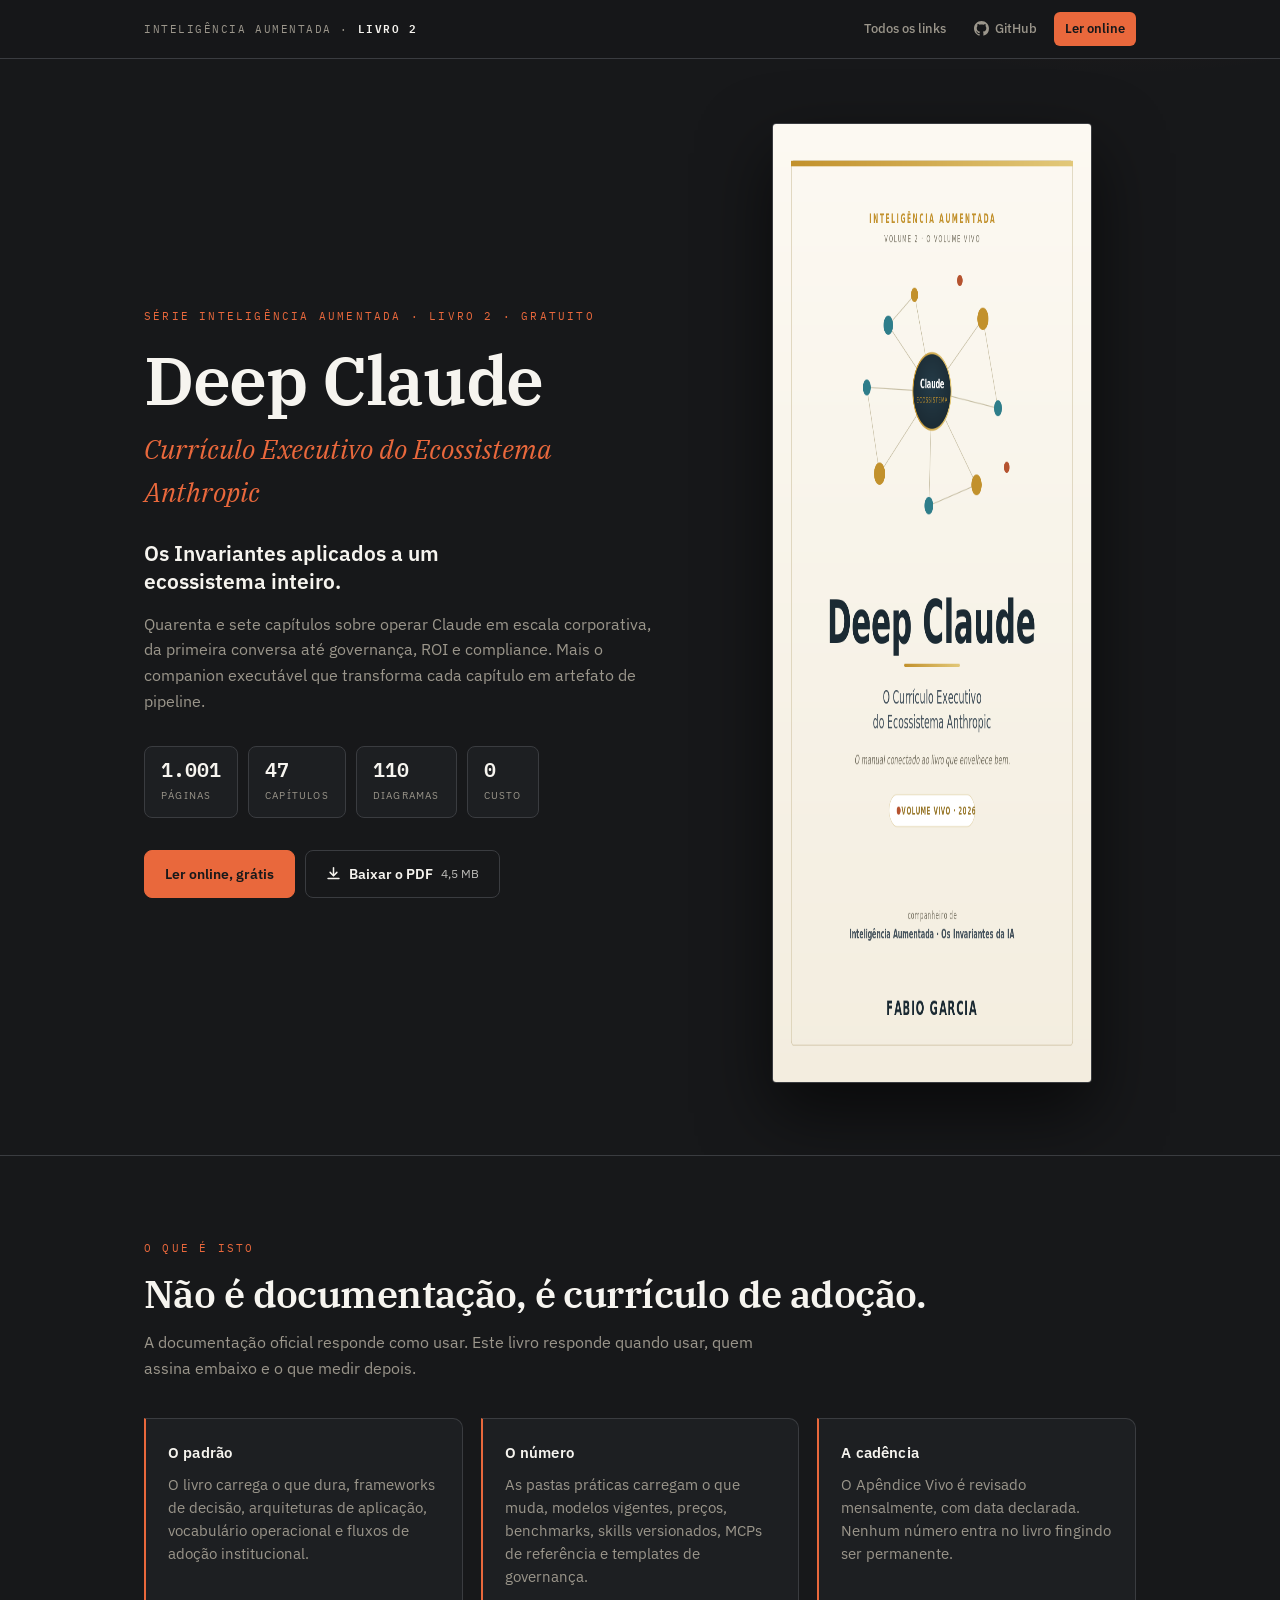
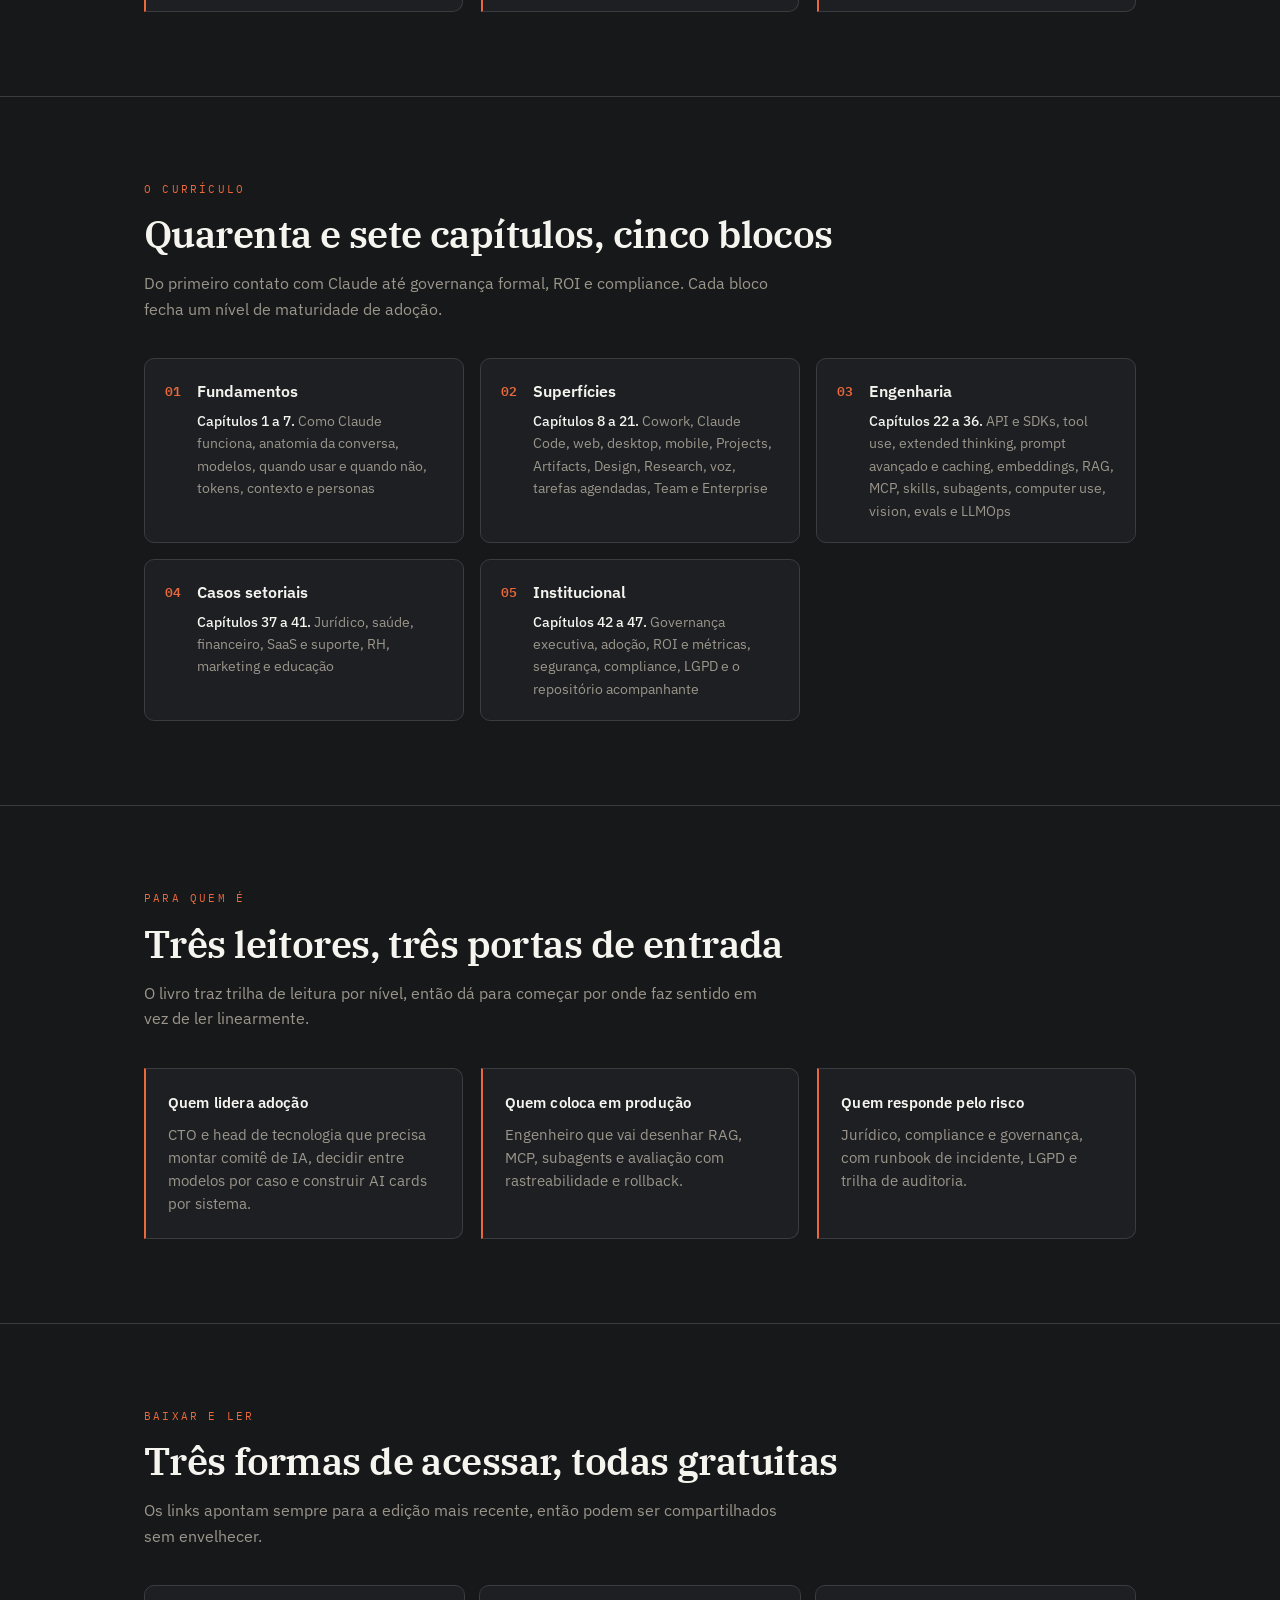
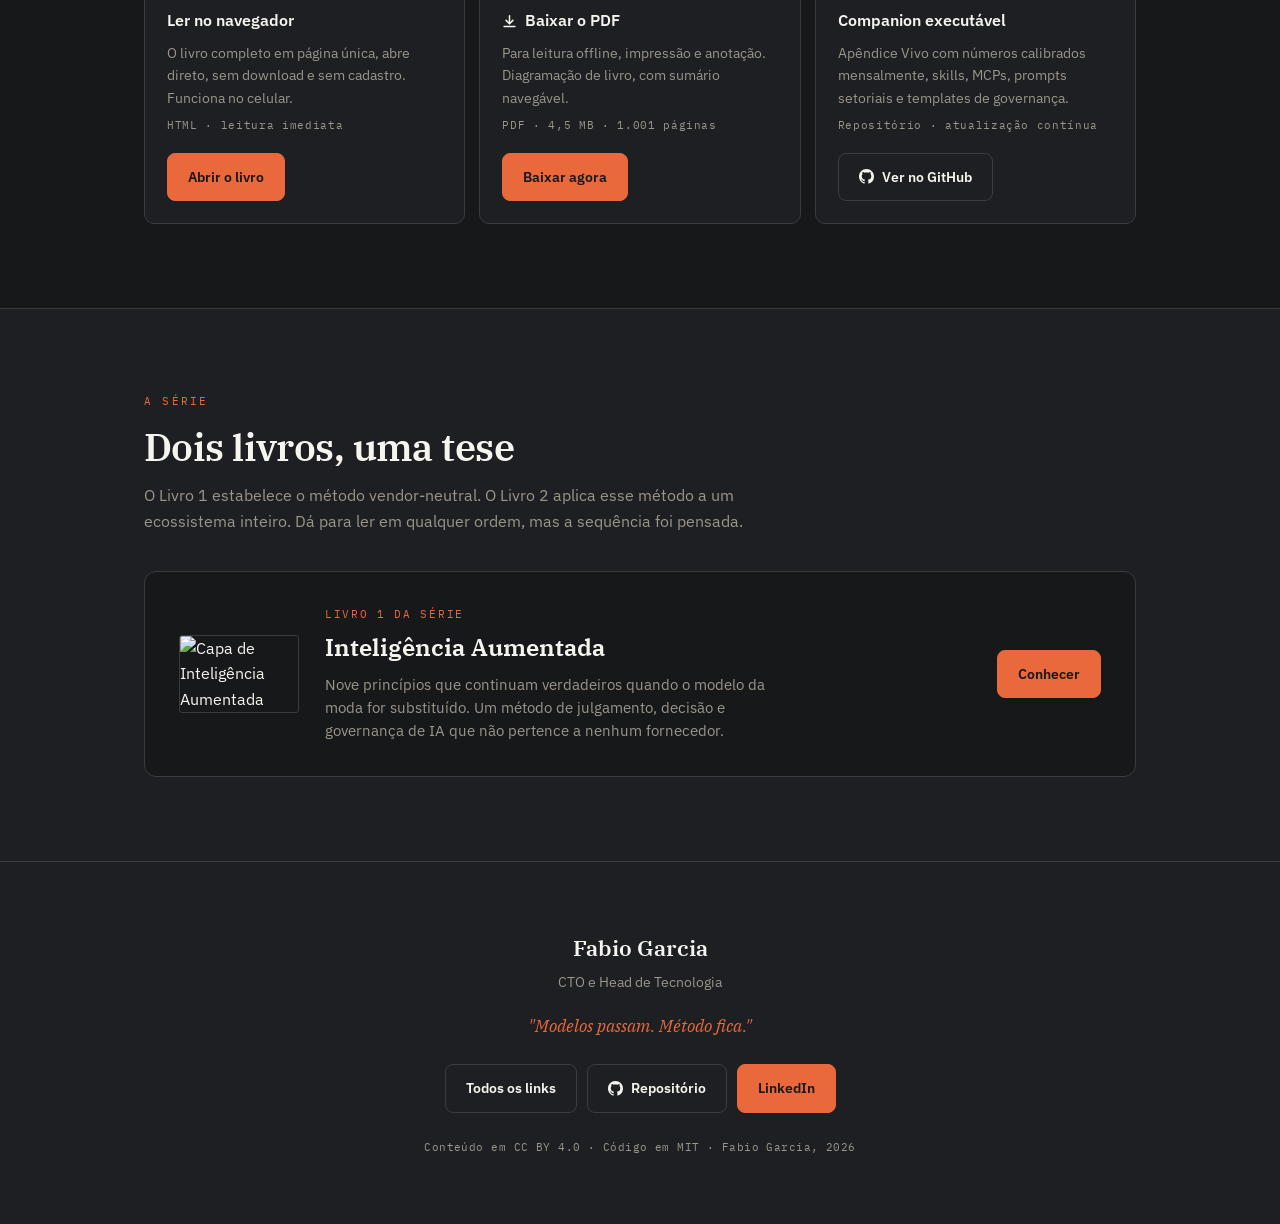
==== index.html @ 75f4acfb "Pagina do livro em GitHub Pages e leitor online" ====
<!doctype html>
<html lang="pt-BR">
<head>
<meta charset="utf-8">
<meta name="viewport" content="width=device-width, initial-scale=1">
<title>Deep Claude · Currículo Executivo do Ecossistema Anthropic</title>
<meta name="description" content="Quarenta e sete capítulos sobre operar Claude em escala corporativa, da primeira conversa até governança, ROI e compliance. Mais o companion executável que transforma cada capítulo em artefato de pipeline.">
<meta property="og:title" content="Deep Claude · Currículo Executivo do Ecossistema Anthropic">
<meta property="og:description" content="Os Invariantes aplicados a um ecossistema inteiro.">
<meta property="og:type" content="book">
<meta property="og:image" content="livro/00-paratexto/imagens/capa-deep-claude.png">
<meta property="og:url" content="https://falercia.github.io/deep-claude/">
<meta name="twitter:card" content="summary_large_image">
<link rel="preconnect" href="https://fonts.googleapis.com">
<link rel="preconnect" href="https://fonts.gstatic.com" crossorigin>
<link href="https://fonts.googleapis.com/css2?family=IBM+Plex+Mono:wght@400;500;600&family=IBM+Plex+Sans:wght@400;500;600;700&family=IBM+Plex+Serif:ital,wght@0,400;0,600;1,400&display=swap" rel="stylesheet">
<style>
  :root{
    --bg:#17181A; --bg-2:#1D1F22; --bg-3:#222427;
    --fg:#F6F4EF; --fg-suave:#9B968B; --rule:#3A3C40; --acento:#E9683C;
    --sans:'IBM Plex Sans',ui-sans-serif,system-ui,-apple-system,'Segoe UI',sans-serif;
    --serif:'IBM Plex Serif',Georgia,'Times New Roman',serif;
    --mono:'IBM Plex Mono',ui-monospace,SFMono-Regular,Menlo,monospace;
    --max:1120px; --gutter:clamp(1.25rem,5vw,4rem);
  }
  *{box-sizing:border-box;margin:0;padding:0}
  html{scroll-behavior:smooth}
  body{background:var(--bg);color:var(--fg);font-family:var(--sans);line-height:1.6;
       -webkit-font-smoothing:antialiased}
  a{color:inherit;text-decoration:none}
  .wrap{max-width:var(--max);margin:0 auto;padding:0 var(--gutter)}

  .topo{position:sticky;top:0;z-index:50;background:rgba(23,24,26,.9);backdrop-filter:blur(10px);border-bottom:1px solid var(--rule)}
  .topo-wrap{display:flex;align-items:center;justify-content:space-between;height:58px;gap:12px}
  .marca{font-family:var(--mono);font-size:11px;letter-spacing:.14em;text-transform:uppercase;color:var(--fg-suave);white-space:nowrap;overflow:hidden;text-overflow:ellipsis}
  .marca b{color:var(--fg);font-weight:600}
  .topo-links{display:flex;align-items:center;gap:6px;flex-shrink:0}
  .topo-links a{font-size:13px;font-weight:500;color:var(--fg-suave);padding:7px 11px;border-radius:6px;transition:.18s;display:inline-flex;align-items:center;gap:6px}
  .topo-links a:hover{color:var(--fg)}
  .topo-links .destaque{background:var(--acento);color:#17181A;font-weight:600}
  .topo-links .destaque:hover{background:#F07E56;color:#17181A}
  @media (max-width:720px){.topo-links .some{display:none}.marca{font-size:10px;letter-spacing:.08em}}

  header.hero{border-bottom:1px solid var(--rule);padding:clamp(40px,5vw,64px) 0 clamp(40px,6vw,72px);position:relative;overflow:hidden}
  header.hero::before{content:"";position:absolute;inset:0;pointer-events:none;
    background:radial-gradient(760px 380px at 88% -20%, rgba(233,104,60,.14), transparent 62%)}
  .hero-grid{position:relative;z-index:1;display:grid;gap:clamp(32px,5vw,64px);align-items:center}
  @media (min-width:900px){.hero-grid{grid-template-columns:minmax(0,1.12fr) minmax(0,.88fr)}}
  .kicker{font-family:var(--mono);font-size:11px;letter-spacing:.2em;text-transform:uppercase;color:var(--acento);margin-bottom:20px}
  h1{font-family:var(--serif);font-size:clamp(38px,6vw,68px);line-height:1.02;font-weight:600;letter-spacing:-.02em}
  .sub{font-family:var(--serif);font-size:clamp(19px,2.4vw,27px);color:var(--acento);margin-top:12px;font-weight:400;font-style:italic}
  .tese{margin-top:26px;font-size:clamp(17px,2vw,21px);font-weight:600;max-width:30ch;line-height:1.35}
  .lead{margin-top:16px;color:var(--fg-suave);font-size:16px;max-width:56ch}
  .stats{display:flex;flex-wrap:wrap;gap:10px;margin-top:32px}
  .stat{border:1px solid var(--rule);border-radius:8px;padding:10px 16px;background:var(--bg-2)}
  .stat b{display:block;font-family:var(--mono);font-size:20px;font-weight:600;line-height:1.2}
  .stat span{font-size:10px;letter-spacing:.12em;text-transform:uppercase;color:var(--fg-suave)}
  .cta{display:flex;flex-wrap:wrap;gap:10px;margin-top:32px}
  .btn{display:inline-flex;align-items:center;gap:8px;border:1px solid var(--rule);border-radius:8px;padding:12px 20px;
       font-size:14px;font-weight:600;transition:.18s;background:transparent;font-family:inherit;cursor:pointer}
  .btn:hover{border-color:var(--acento);color:var(--acento)}
  .btn-primario{background:var(--acento);color:#17181A;border-color:var(--acento)}
  .btn-primario:hover{background:#F07E56;border-color:#F07E56;color:#17181A}
  .btn small{font-weight:400;opacity:.75;font-size:12px}
  .capa-wrap{display:flex;justify-content:center}
  .capa{width:min(320px,72vw);border-radius:4px;border:1px solid var(--rule);box-shadow:0 30px 70px rgba(0,0,0,.6);display:block}

  section{padding:clamp(48px,7vw,84px) 0;border-bottom:1px solid var(--rule)}
  .titulo-secao{font-family:var(--mono);font-size:11px;letter-spacing:.2em;text-transform:uppercase;color:var(--acento);margin-bottom:14px}
  h2{font-family:var(--serif);font-size:clamp(25px,3.4vw,38px);font-weight:600;letter-spacing:-.015em;line-height:1.18;margin-bottom:14px}
  .sub-secao{color:var(--fg-suave);max-width:64ch;margin-bottom:36px}
  .tres{display:grid;grid-template-columns:repeat(auto-fit,minmax(250px,1fr));gap:18px}
  .bloco{border:1px solid var(--rule);border-left:2px solid var(--acento);border-radius:0 10px 10px 0;padding:22px;background:var(--bg-2)}
  .bloco h3{font-size:15px;font-weight:600;margin-bottom:8px;letter-spacing:.01em}
  .bloco p{color:var(--fg-suave);font-size:14.5px}

  .lista{display:grid;grid-template-columns:repeat(auto-fill,minmax(310px,1fr));gap:16px}
  .item{border:1px solid var(--rule);border-radius:10px;padding:20px;background:var(--bg-2);transition:.18s;display:flex;gap:16px}
  .item:hover{border-color:#4A4D52;background:var(--bg-3)}
  .item .n{font-family:var(--mono);font-size:13px;color:var(--acento);font-weight:600;flex-shrink:0;padding-top:2px}
  .item h3{font-size:15.5px;font-weight:600;margin-bottom:6px}
  .item p{color:var(--fg-suave);font-size:14px;font-style:italic;font-family:var(--serif)}
  .item .plano{font-style:normal;font-family:var(--sans)}

  .ponte{background:var(--bg-2)}
  .ponte-card{display:grid;gap:26px;align-items:center;border:1px solid var(--rule);border-radius:12px;padding:clamp(22px,3vw,34px);background:var(--bg)}
  @media (min-width:760px){.ponte-card{grid-template-columns:120px minmax(0,1fr) auto}}
  .ponte-card img{width:120px;border-radius:3px;border:1px solid var(--rule);display:block}
  .ponte-card .rotulo{font-family:var(--mono);font-size:10.5px;letter-spacing:.16em;text-transform:uppercase;color:var(--acento);margin-bottom:6px}
  .ponte-card h3{font-family:var(--serif);font-size:24px;font-weight:600;margin-bottom:6px}
  .ponte-card p{color:var(--fg-suave);font-size:14.5px;max-width:52ch}

  .baixar{display:grid;gap:14px;grid-template-columns:repeat(auto-fit,minmax(270px,1fr))}
  .fmt{border:1px solid var(--rule);border-radius:10px;padding:22px;background:var(--bg-2);display:flex;flex-direction:column;gap:8px}
  .fmt h3{font-size:16px;font-weight:600;display:flex;align-items:center;gap:8px}
  .fmt p{color:var(--fg-suave);font-size:14px;flex:1}
  .fmt .btn{margin-top:10px;align-self:flex-start}
  .fmt .meta{font-family:var(--mono);font-size:11px;color:var(--fg-suave);letter-spacing:.06em}

  footer{padding:clamp(44px,6vw,68px) 0;text-align:center;background:var(--bg-2)}
  footer .assinatura{font-family:var(--serif);font-size:22px;font-weight:600}
  footer .cargo{color:var(--fg-suave);margin-top:5px;font-size:14px}
  footer .frase{margin-top:20px;color:var(--acento);font-family:var(--serif);font-style:italic;font-size:17px}
  footer .links{margin-top:24px;display:flex;gap:10px;justify-content:center;flex-wrap:wrap}
  footer .licenca{margin-top:26px;font-family:var(--mono);font-size:11px;color:var(--fg-suave);letter-spacing:.04em}
</style>
</head>
<body>

<nav class="topo">
  <div class="wrap topo-wrap">
    <a class="marca" href="#topo">Inteligência Aumentada · <b>Livro 2</b></a>
    <div class="topo-links">
      <a class="some" href="https://falercia.github.io/lt/">Todos os links</a>
      <a class="some" href="https://github.com/falercia/deep-claude" target="_blank" rel="noopener"><svg viewBox="0 0 16 16" width="15" height="15" aria-hidden="true" fill="currentColor"><path d="M8 0C3.58 0 0 3.58 0 8c0 3.54 2.29 6.53 5.47 7.59.4.07.55-.17.55-.38 0-.19-.01-.82-.01-1.49-2.01.37-2.53-.49-2.69-.94-.09-.23-.48-.94-.82-1.13-.28-.15-.68-.52-.01-.53.63-.01 1.08.58 1.23.82.72 1.21 1.87.87 2.33.66.07-.52.28-.87.51-1.07-1.78-.2-3.64-.89-3.64-3.95 0-.87.31-1.59.82-2.15-.08-.2-.36-1.02.08-2.12 0 0 .67-.21 2.2.82.64-.18 1.32-.27 2-.27.68 0 1.36.09 2 .27 1.53-1.04 2.2-.82 2.2-.82.44 1.1.16 1.92.08 2.12.51.56.82 1.27.82 2.15 0 3.07-1.87 3.75-3.65 3.95.29.25.54.73.54 1.48 0 1.07-.01 1.93-.01 2.2 0 .21.15.46.55.38A8.01 8.01 0 0 0 16 8c0-4.42-3.58-8-8-8Z"/></svg> GitHub</a>
      <a class="destaque" href="ler/">Ler online</a>
    </div>
  </div>
</nav>

<header class="hero" id="topo">
  <div class="wrap hero-grid">
    <div>
      <p class="kicker">Série Inteligência Aumentada · Livro 2 · Gratuito</p>
      <h1>Deep Claude</h1>
      <p class="sub">Currículo Executivo do Ecossistema Anthropic</p>
      <p class="tese">Os Invariantes aplicados a um ecossistema inteiro.</p>
      <p class="lead">Quarenta e sete capítulos sobre operar Claude em escala corporativa, da primeira conversa até governança, ROI e compliance. Mais o companion executável que transforma cada capítulo em artefato de pipeline.</p>
      <div class="stats">
        <div class="stat"><b>1.001</b><span>páginas</span></div>
        <div class="stat"><b>47</b><span>capítulos</span></div>
        <div class="stat"><b>110</b><span>diagramas</span></div>
        <div class="stat"><b>0</b><span>custo</span></div>
      </div>
      <div class="cta">
        <a class="btn btn-primario" href="ler/">Ler online, grátis</a>
        <a class="btn" href="https://github.com/falercia/deep-claude/releases/latest/download/Inteligencia-Aumentada-L2-Deep-Claude.pdf"><svg viewBox="0 0 16 16" width="15" height="15" aria-hidden="true" fill="none" stroke="currentColor" stroke-width="1.6" stroke-linecap="round" stroke-linejoin="round"><path d="M8 1.8v8.4"/><path d="M4.4 6.8 8 10.4l3.6-3.6"/><path d="M2.2 13.2h11.6"/></svg> Baixar o PDF <small>4,5 MB</small></a>
      </div>
    </div>
    <div class="capa-wrap">
      <img class="capa" src="livro/00-paratexto/imagens/capa-deep-claude.png" alt="Capa de Deep Claude" width="640" height="960">
    </div>
  </div>
</header>

<section>
  <div class="wrap">
    <p class="titulo-secao">O que é isto</p>
    <h2>Não é documentação, é currículo de adoção.</h2>
    <p class="sub-secao">A documentação oficial responde como usar. Este livro responde quando usar, quem assina embaixo e o que medir depois.</p>
    <div class="tres">
        <div class="bloco"><h3>O padrão</h3><p>O livro carrega o que dura, frameworks de decisão, arquiteturas de aplicação, vocabulário operacional e fluxos de adoção institucional.</p></div>
        <div class="bloco"><h3>O número</h3><p>As pastas práticas carregam o que muda, modelos vigentes, preços, benchmarks, skills versionados, MCPs de referência e templates de governança.</p></div>
        <div class="bloco"><h3>A cadência</h3><p>O Apêndice Vivo é revisado mensalmente, com data declarada. Nenhum número entra no livro fingindo ser permanente.</p></div>
    </div>
  </div>
</section>

<section>
  <div class="wrap">
    <p class="titulo-secao">O currículo</p>
    <h2>Quarenta e sete capítulos, cinco blocos</h2>
    <p class="sub-secao">Do primeiro contato com Claude até governança formal, ROI e compliance. Cada bloco fecha um nível de maturidade de adoção.</p>
    <div class="lista">
        <article class="item"><span class="n">01</span><div><h3>Fundamentos</h3><p class="plano"><strong style="color:var(--fg);font-weight:500">Capítulos 1 a 7.</strong> Como Claude funciona, anatomia da conversa, modelos, quando usar e quando não, tokens, contexto e personas</p></div></article>
        <article class="item"><span class="n">02</span><div><h3>Superfícies</h3><p class="plano"><strong style="color:var(--fg);font-weight:500">Capítulos 8 a 21.</strong> Cowork, Claude Code, web, desktop, mobile, Projects, Artifacts, Design, Research, voz, tarefas agendadas, Team e Enterprise</p></div></article>
        <article class="item"><span class="n">03</span><div><h3>Engenharia</h3><p class="plano"><strong style="color:var(--fg);font-weight:500">Capítulos 22 a 36.</strong> API e SDKs, tool use, extended thinking, prompt avançado e caching, embeddings, RAG, MCP, skills, subagents, computer use, vision, evals e LLMOps</p></div></article>
        <article class="item"><span class="n">04</span><div><h3>Casos setoriais</h3><p class="plano"><strong style="color:var(--fg);font-weight:500">Capítulos 37 a 41.</strong> Jurídico, saúde, financeiro, SaaS e suporte, RH, marketing e educação</p></div></article>
        <article class="item"><span class="n">05</span><div><h3>Institucional</h3><p class="plano"><strong style="color:var(--fg);font-weight:500">Capítulos 42 a 47.</strong> Governança executiva, adoção, ROI e métricas, segurança, compliance, LGPD e o repositório acompanhante</p></div></article>
    </div>
  </div>
</section>

<section>
  <div class="wrap">
    <p class="titulo-secao">Para quem é</p>
    <h2>Três leitores, três portas de entrada</h2>
    <p class="sub-secao">O livro traz trilha de leitura por nível, então dá para começar por onde faz sentido em vez de ler linearmente.</p>
    <div class="tres">
        <div class="bloco"><h3>Quem lidera adoção</h3><p>CTO e head de tecnologia que precisa montar comitê de IA, decidir entre modelos por caso e construir AI cards por sistema.</p></div>
        <div class="bloco"><h3>Quem coloca em produção</h3><p>Engenheiro que vai desenhar RAG, MCP, subagents e avaliação com rastreabilidade e rollback.</p></div>
        <div class="bloco"><h3>Quem responde pelo risco</h3><p>Jurídico, compliance e governança, com runbook de incidente, LGPD e trilha de auditoria.</p></div>
    </div>
  </div>
</section>

<section id="baixar">
  <div class="wrap">
    <p class="titulo-secao">Baixar e ler</p>
    <h2>Três formas de acessar, todas gratuitas</h2>
    <p class="sub-secao">Os links apontam sempre para a edição mais recente, então podem ser compartilhados sem envelhecer.</p>
    <div class="baixar">
      <div class="fmt">
        <h3>Ler no navegador</h3>
        <p>O livro completo em página única, abre direto, sem download e sem cadastro. Funciona no celular.</p>
        <span class="meta">HTML · leitura imediata</span>
        <a class="btn btn-primario" href="ler/">Abrir o livro</a>
      </div>
      <div class="fmt">
        <h3><svg viewBox="0 0 16 16" width="15" height="15" aria-hidden="true" fill="none" stroke="currentColor" stroke-width="1.6" stroke-linecap="round" stroke-linejoin="round"><path d="M8 1.8v8.4"/><path d="M4.4 6.8 8 10.4l3.6-3.6"/><path d="M2.2 13.2h11.6"/></svg> Baixar o PDF</h3>
        <p>Para leitura offline, impressão e anotação. Diagramação de livro, com sumário navegável.</p>
        <span class="meta">PDF · 4,5 MB · 1.001 páginas</span>
        <a class="btn btn-primario" href="https://github.com/falercia/deep-claude/releases/latest/download/Inteligencia-Aumentada-L2-Deep-Claude.pdf">Baixar agora</a>
      </div>
      <div class="fmt">
        <h3>Companion executável</h3>
        <p>Apêndice Vivo com números calibrados mensalmente, skills, MCPs, prompts setoriais e templates de governança.</p>
        <span class="meta">Repositório · atualização contínua</span>
        <a class="btn" href="https://github.com/falercia/deep-claude" target="_blank" rel="noopener"><svg viewBox="0 0 16 16" width="15" height="15" aria-hidden="true" fill="currentColor"><path d="M8 0C3.58 0 0 3.58 0 8c0 3.54 2.29 6.53 5.47 7.59.4.07.55-.17.55-.38 0-.19-.01-.82-.01-1.49-2.01.37-2.53-.49-2.69-.94-.09-.23-.48-.94-.82-1.13-.28-.15-.68-.52-.01-.53.63-.01 1.08.58 1.23.82.72 1.21 1.87.87 2.33.66.07-.52.28-.87.51-1.07-1.78-.2-3.64-.89-3.64-3.95 0-.87.31-1.59.82-2.15-.08-.2-.36-1.02.08-2.12 0 0 .67-.21 2.2.82.64-.18 1.32-.27 2-.27.68 0 1.36.09 2 .27 1.53-1.04 2.2-.82 2.2-.82.44 1.1.16 1.92.08 2.12.51.56.82 1.27.82 2.15 0 3.07-1.87 3.75-3.65 3.95.29.25.54.73.54 1.48 0 1.07-.01 1.93-.01 2.2 0 .21.15.46.55.38A8.01 8.01 0 0 0 16 8c0-4.42-3.58-8-8-8Z"/></svg> Ver no GitHub</a>
      </div>
    </div>
  </div>
</section>

<section class="ponte">
  <div class="wrap">
    <p class="titulo-secao">A série</p>
    <h2>Dois livros, uma tese</h2>
    <p class="sub-secao">O Livro 1 estabelece o método vendor-neutral. O Livro 2 aplica esse método a um ecossistema inteiro. Dá para ler em qualquer ordem, mas a sequência foi pensada.</p>
    <div class="ponte-card">
      <img src="https://raw.githubusercontent.com/falercia/inteligencia-aumentada/main/livro/capa-l1.png" alt="Capa de Inteligência Aumentada" loading="lazy">
      <div>
        <p class="rotulo">Livro 1 da série</p>
        <h3>Inteligência Aumentada</h3>
        <p>Nove princípios que continuam verdadeiros quando o modelo da moda for substituído. Um método de julgamento, decisão e governança de IA que não pertence a nenhum fornecedor.</p>
      </div>
      <a class="btn btn-primario" href="https://falercia.github.io/inteligencia-aumentada/">Conhecer</a>
    </div>
  </div>
</section>

<footer>
  <div class="wrap">
    <p class="assinatura">Fabio Garcia</p>
    <p class="cargo">CTO e Head de Tecnologia</p>
    <p class="frase">"Modelos passam. Método fica."</p>
    <div class="links">
      <a class="btn" href="https://falercia.github.io/lt/">Todos os links</a>
      <a class="btn" href="https://github.com/falercia/deep-claude" target="_blank" rel="noopener"><svg viewBox="0 0 16 16" width="15" height="15" aria-hidden="true" fill="currentColor"><path d="M8 0C3.58 0 0 3.58 0 8c0 3.54 2.29 6.53 5.47 7.59.4.07.55-.17.55-.38 0-.19-.01-.82-.01-1.49-2.01.37-2.53-.49-2.69-.94-.09-.23-.48-.94-.82-1.13-.28-.15-.68-.52-.01-.53.63-.01 1.08.58 1.23.82.72 1.21 1.87.87 2.33.66.07-.52.28-.87.51-1.07-1.78-.2-3.64-.89-3.64-3.95 0-.87.31-1.59.82-2.15-.08-.2-.36-1.02.08-2.12 0 0 .67-.21 2.2.82.64-.18 1.32-.27 2-.27.68 0 1.36.09 2 .27 1.53-1.04 2.2-.82 2.2-.82.44 1.1.16 1.92.08 2.12.51.56.82 1.27.82 2.15 0 3.07-1.87 3.75-3.65 3.95.29.25.54.73.54 1.48 0 1.07-.01 1.93-.01 2.2 0 .21.15.46.55.38A8.01 8.01 0 0 0 16 8c0-4.42-3.58-8-8-8Z"/></svg> Repositório</a>
      <a class="btn btn-primario" href="https://br.linkedin.com/in/falercia" target="_blank" rel="noopener">LinkedIn</a>
    </div>
    <p class="licenca">Conteúdo em CC BY 4.0 · Código em MIT · Fabio Garcia, 2026</p>
  </div>
</footer>

</body>
</html>
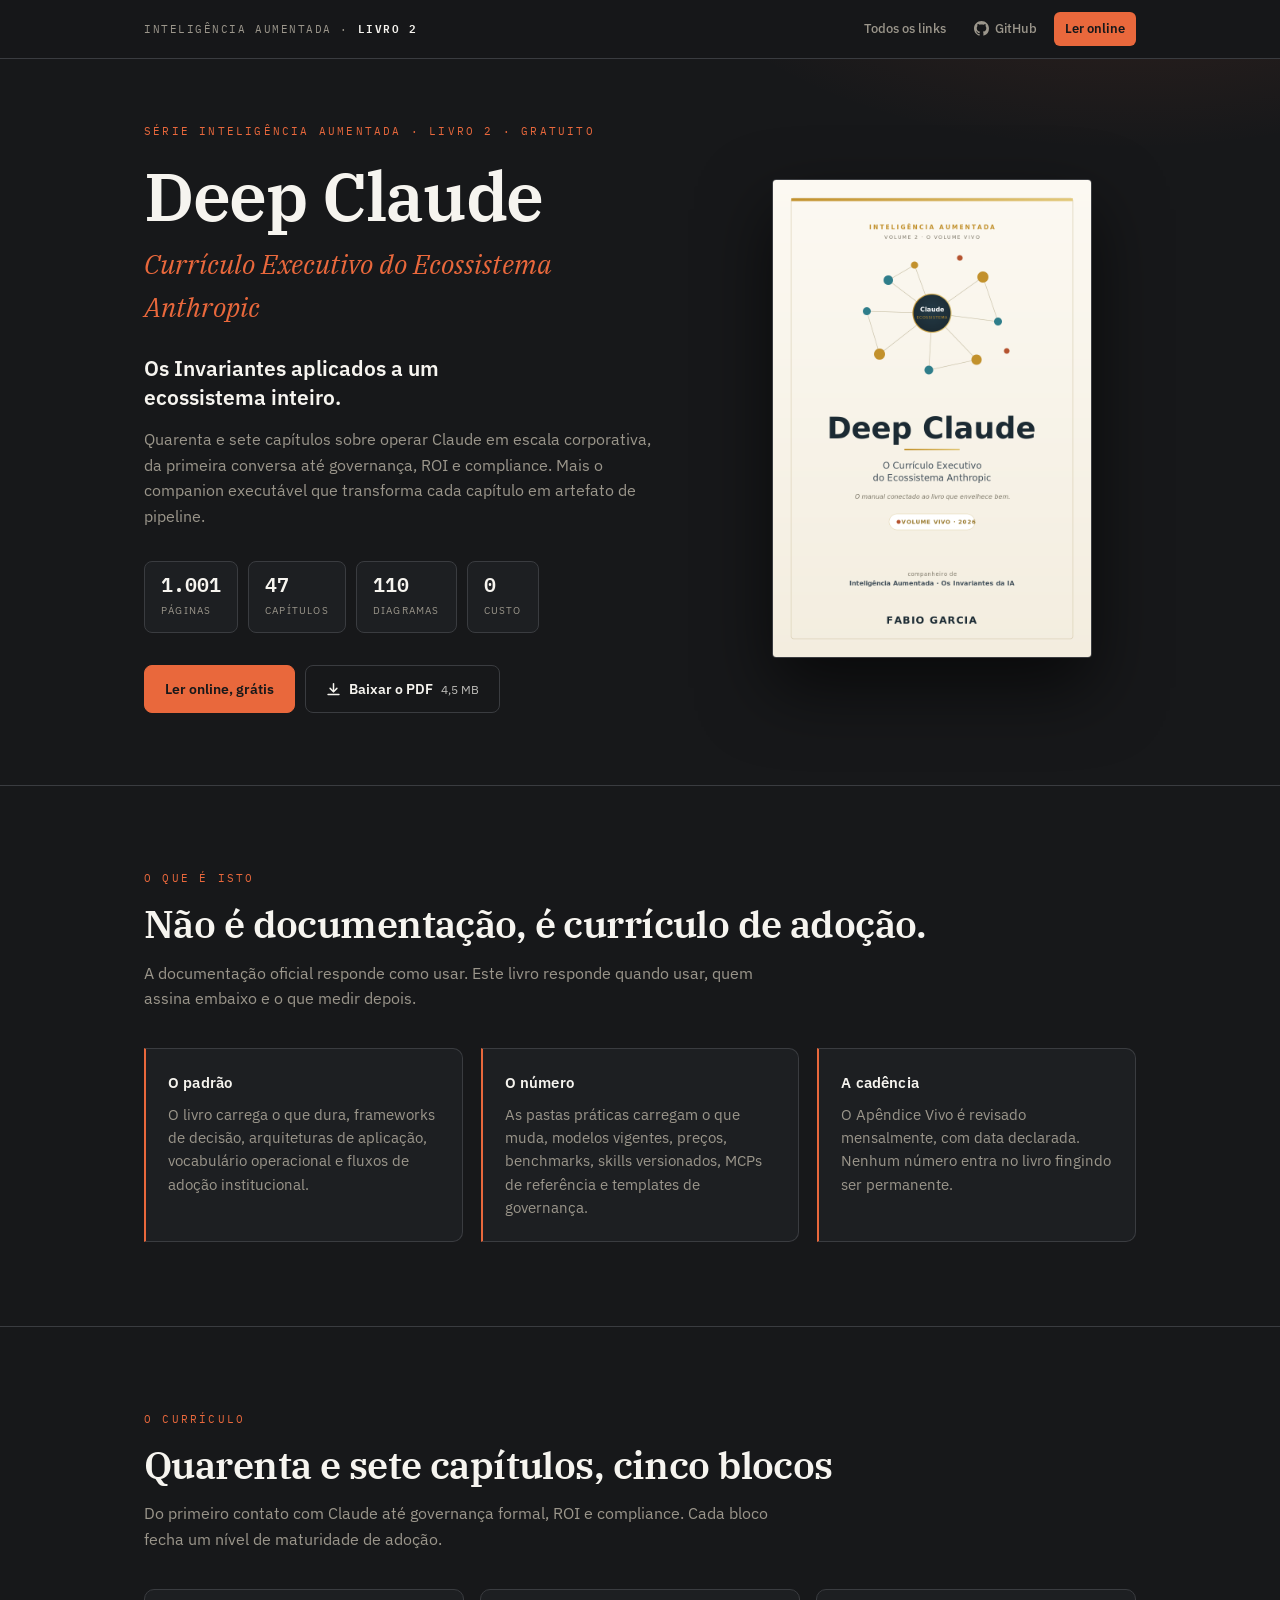
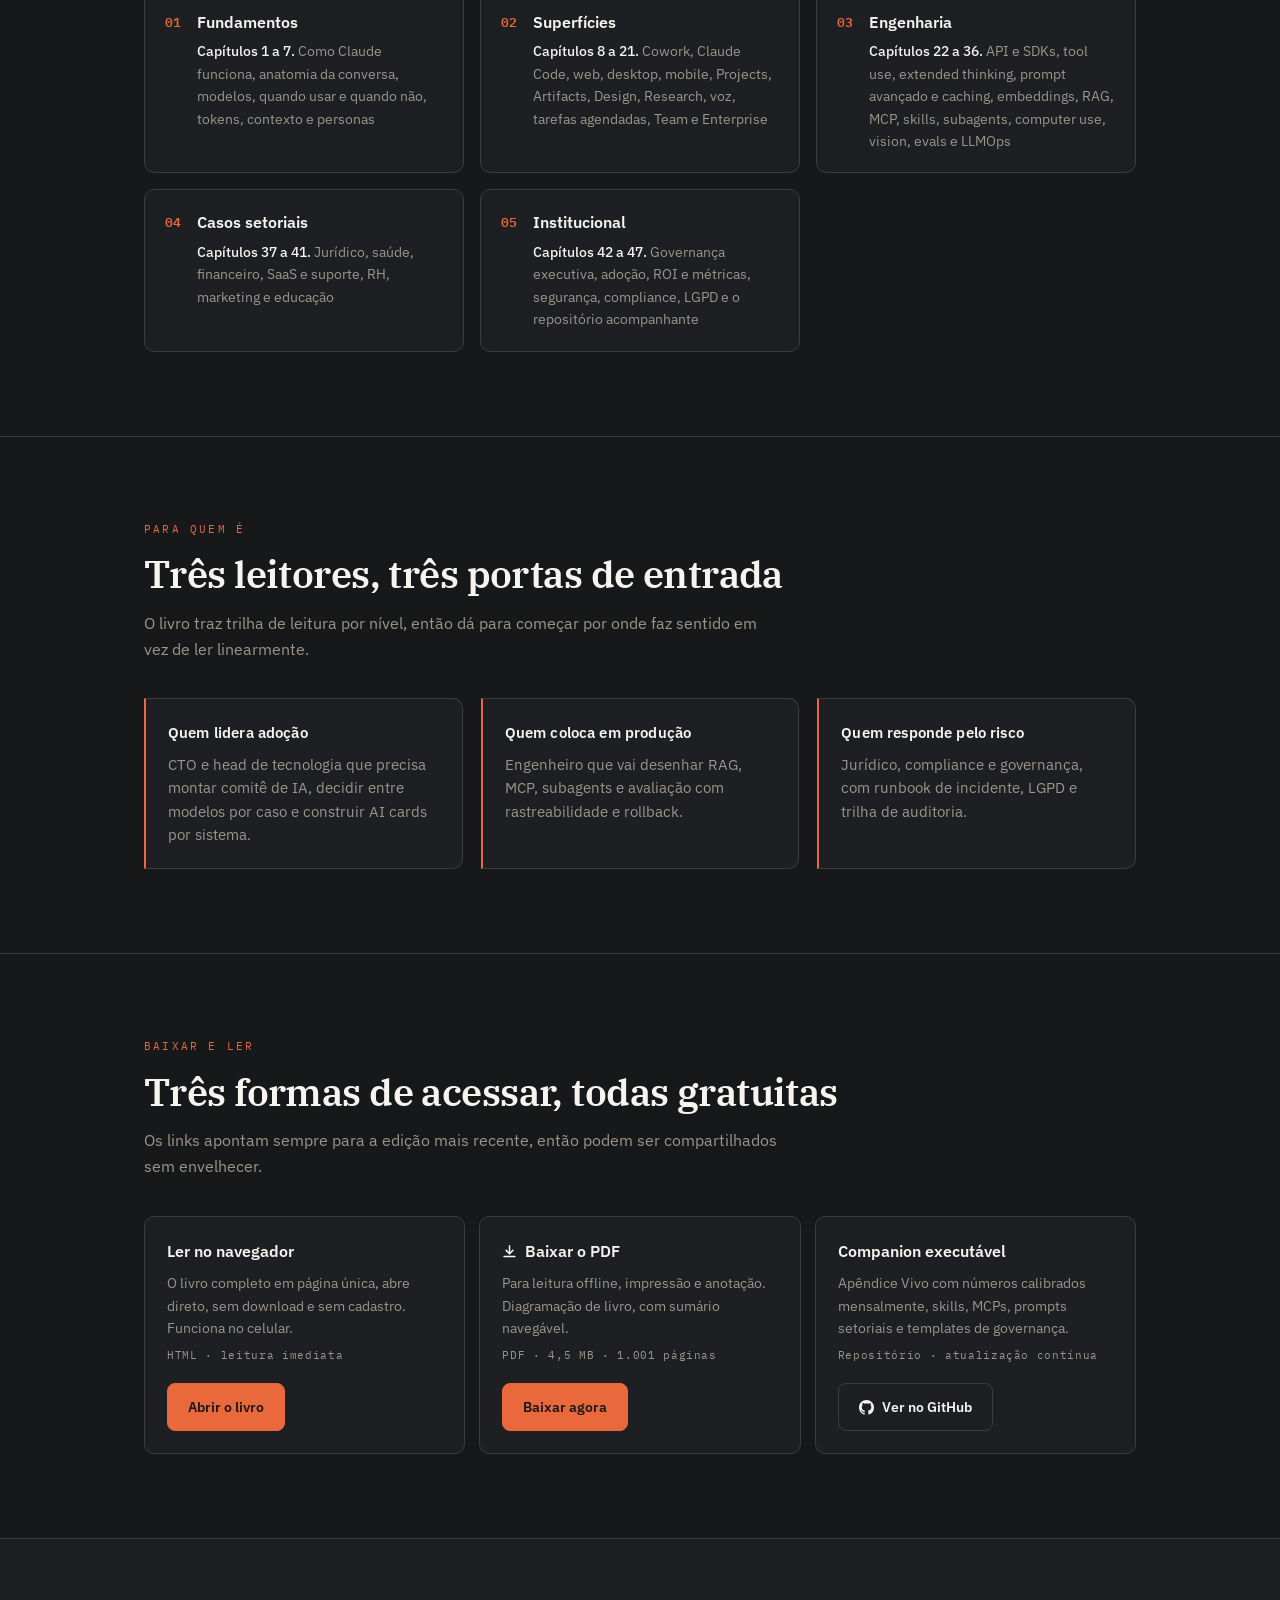
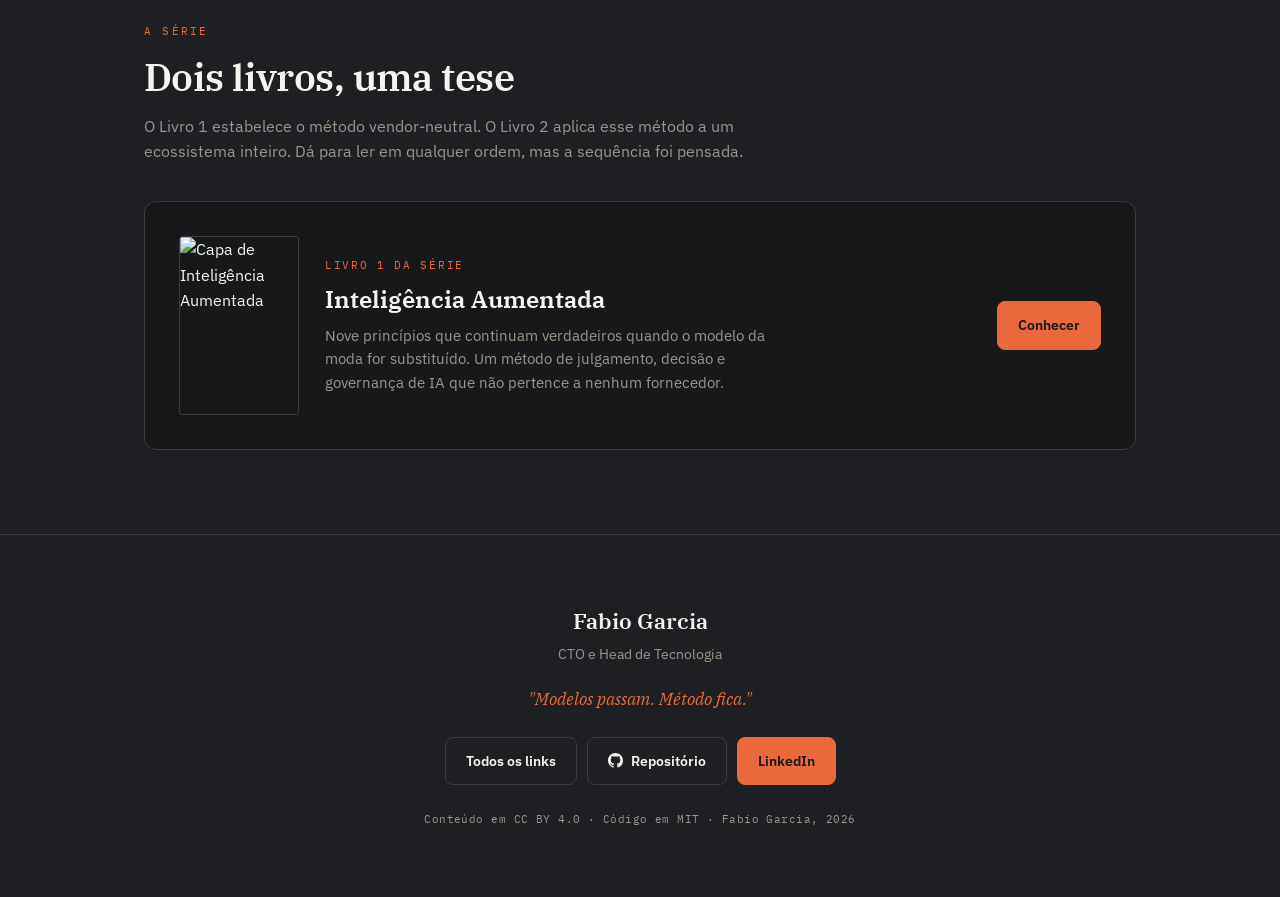
==== commit b0b27884: "Corrige a proporcao da capa nas landings" ====
--- a/index.html
+++ b/index.html
@@ -63,7 +63,7 @@
   .btn-primario:hover{background:#F07E56;border-color:#F07E56;color:#17181A}
   .btn small{font-weight:400;opacity:.75;font-size:12px}
   .capa-wrap{display:flex;justify-content:center}
-  .capa{width:min(320px,72vw);border-radius:4px;border:1px solid var(--rule);box-shadow:0 30px 70px rgba(0,0,0,.6);display:block}
+  .capa{width:min(320px,72vw);height:auto;border-radius:4px;border:1px solid var(--rule);box-shadow:0 30px 70px rgba(0,0,0,.6);display:block}
 
   section{padding:clamp(48px,7vw,84px) 0;border-bottom:1px solid var(--rule)}
   .titulo-secao{font-family:var(--mono);font-size:11px;letter-spacing:.2em;text-transform:uppercase;color:var(--acento);margin-bottom:14px}
@@ -85,7 +85,7 @@
   .ponte{background:var(--bg-2)}
   .ponte-card{display:grid;gap:26px;align-items:center;border:1px solid var(--rule);border-radius:12px;padding:clamp(22px,3vw,34px);background:var(--bg)}
   @media (min-width:760px){.ponte-card{grid-template-columns:120px minmax(0,1fr) auto}}
-  .ponte-card img{width:120px;border-radius:3px;border:1px solid var(--rule);display:block}
+  .ponte-card img{width:120px;height:auto;border-radius:3px;border:1px solid var(--rule);display:block}
   .ponte-card .rotulo{font-family:var(--mono);font-size:10.5px;letter-spacing:.16em;text-transform:uppercase;color:var(--acento);margin-bottom:6px}
   .ponte-card h3{font-family:var(--serif);font-size:24px;font-weight:600;margin-bottom:6px}
   .ponte-card p{color:var(--fg-suave);font-size:14.5px;max-width:52ch}
@@ -138,7 +138,7 @@
       </div>
     </div>
     <div class="capa-wrap">
-      <img class="capa" src="livro/00-paratexto/imagens/capa-deep-claude.png" alt="Capa de Deep Claude" width="640" height="960">
+      <img class="capa" src="livro/00-paratexto/imagens/capa-deep-claude.png" alt="Capa de Deep Claude" width="800" height="1200">
     </div>
   </div>
 </header>
@@ -218,7 +218,7 @@
     <h2>Dois livros, uma tese</h2>
     <p class="sub-secao">O Livro 1 estabelece o método vendor-neutral. O Livro 2 aplica esse método a um ecossistema inteiro. Dá para ler em qualquer ordem, mas a sequência foi pensada.</p>
     <div class="ponte-card">
-      <img src="https://raw.githubusercontent.com/falercia/inteligencia-aumentada/main/livro/capa-l1.png" alt="Capa de Inteligência Aumentada" loading="lazy">
+      <img src="https://raw.githubusercontent.com/falercia/inteligencia-aumentada/main/livro/capa-l1.png" alt="Capa de Inteligência Aumentada" width="700" height="1050" loading="lazy">
       <div>
         <p class="rotulo">Livro 1 da série</p>
         <h3>Inteligência Aumentada</h3>
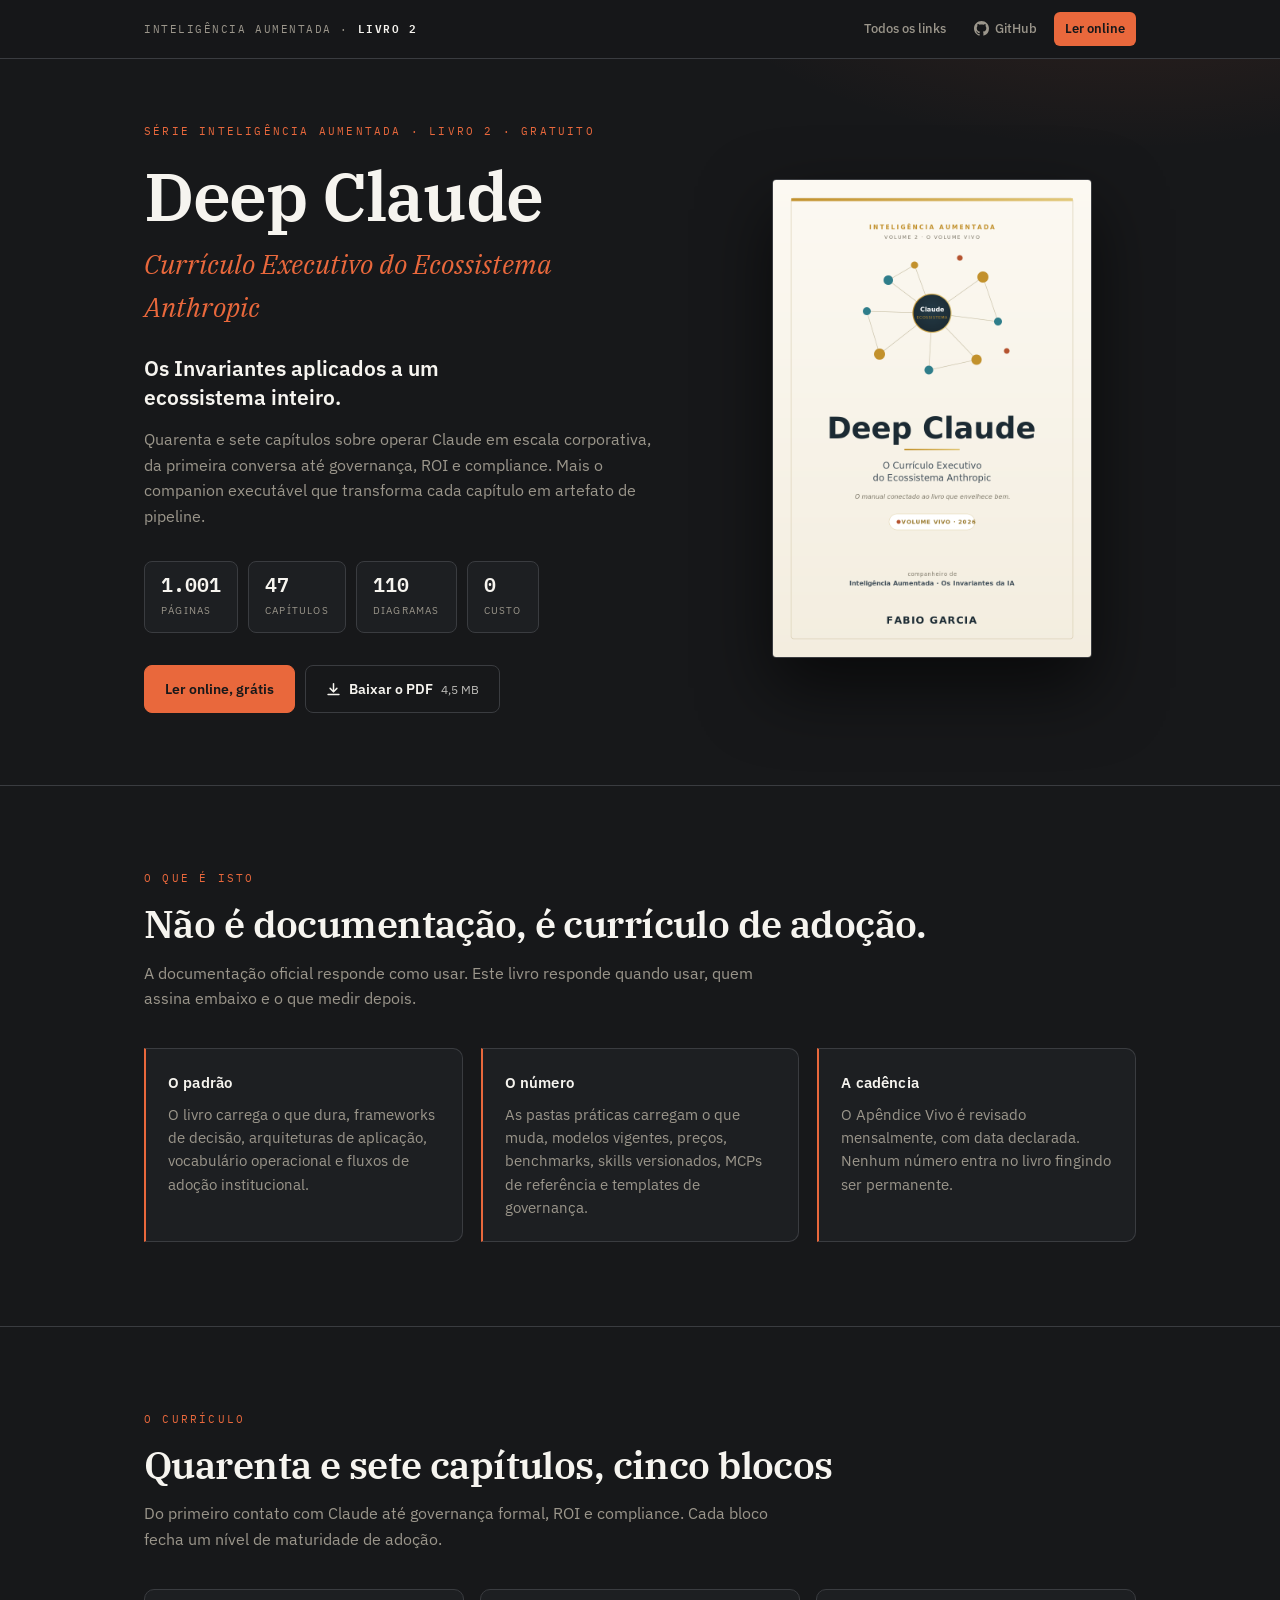
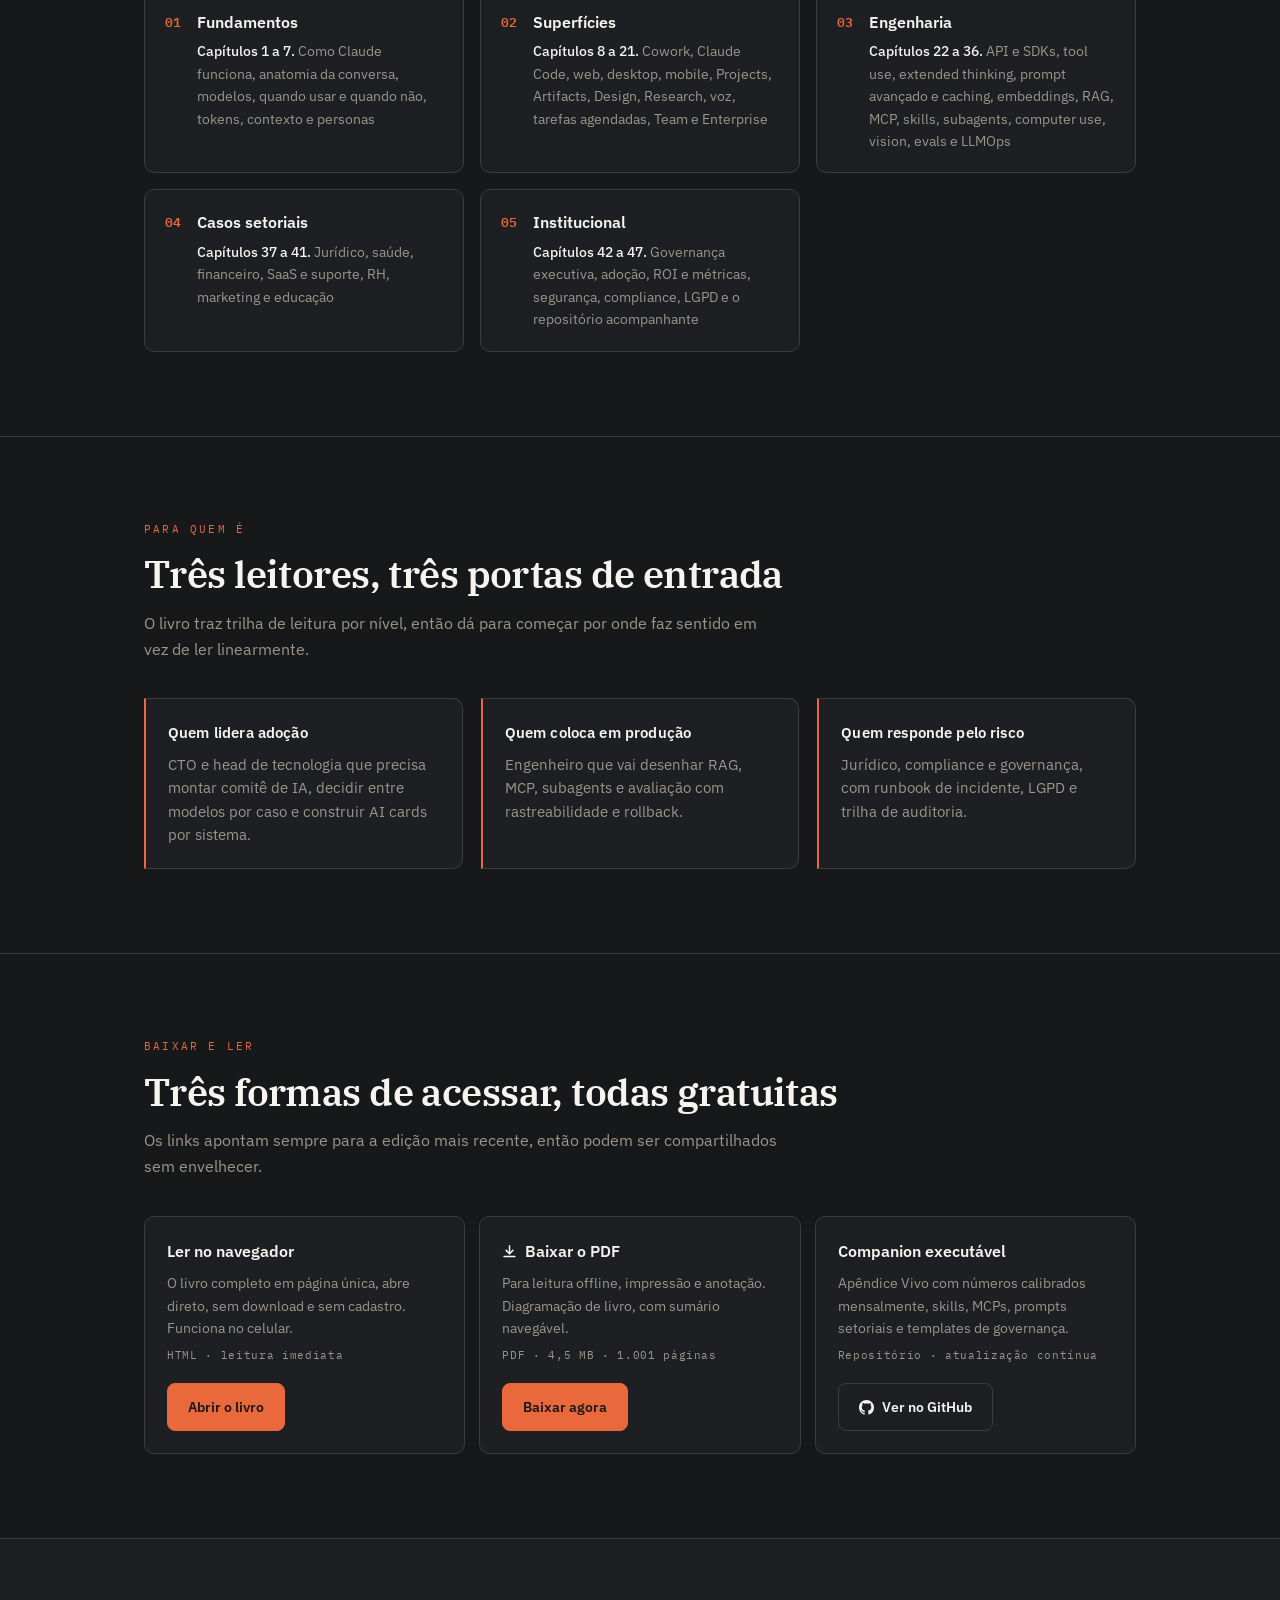
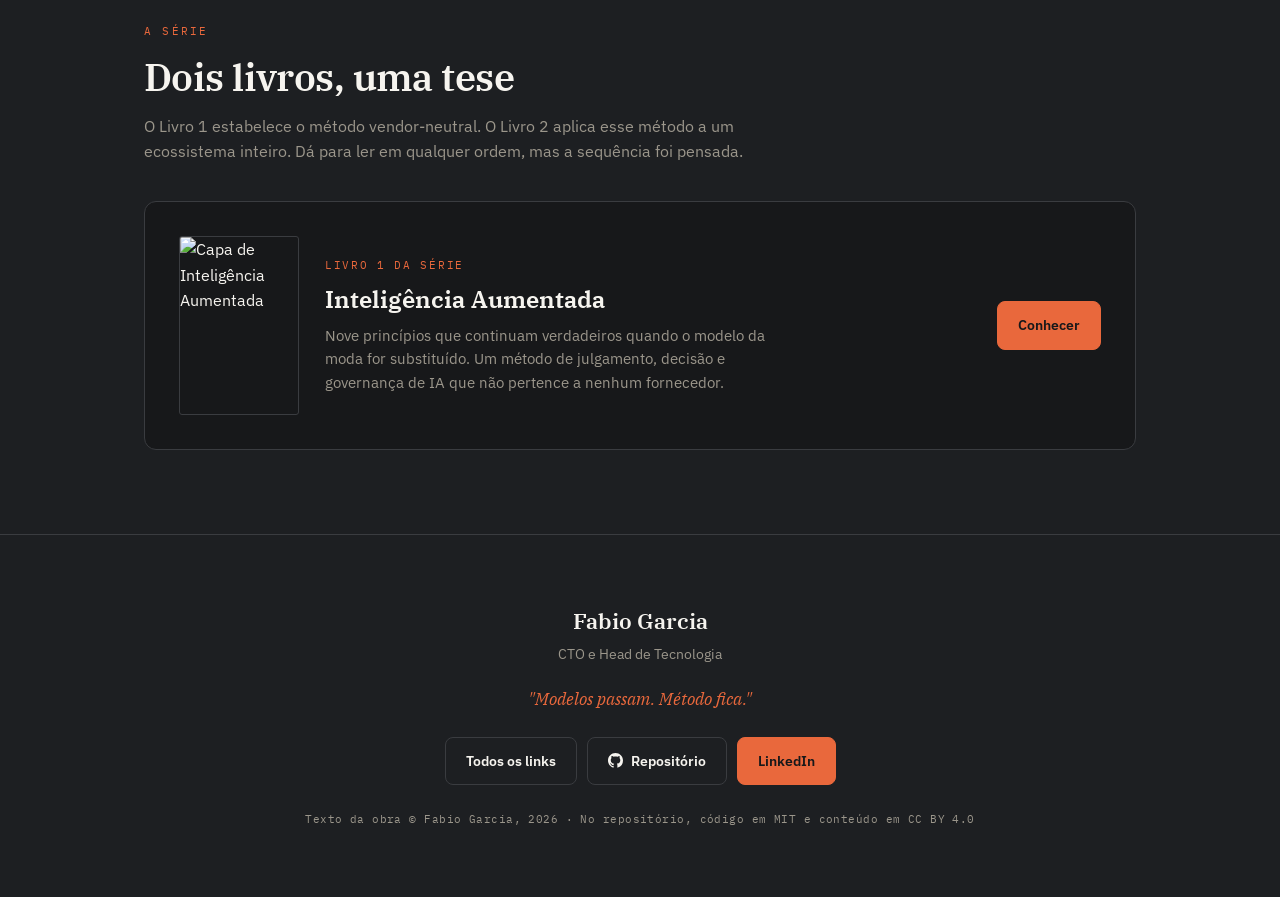
==== commit 09238564: "Remove data e status da vitrine, corrige invariante citado e rodape de licenca" ====
--- a/index.html
+++ b/index.html
@@ -239,7 +239,7 @@
       <a class="btn" href="https://github.com/falercia/deep-claude" target="_blank" rel="noopener"><svg viewBox="0 0 16 16" width="15" height="15" aria-hidden="true" fill="currentColor"><path d="M8 0C3.58 0 0 3.58 0 8c0 3.54 2.29 6.53 5.47 7.59.4.07.55-.17.55-.38 0-.19-.01-.82-.01-1.49-2.01.37-2.53-.49-2.69-.94-.09-.23-.48-.94-.82-1.13-.28-.15-.68-.52-.01-.53.63-.01 1.08.58 1.23.82.72 1.21 1.87.87 2.33.66.07-.52.28-.87.51-1.07-1.78-.2-3.64-.89-3.64-3.95 0-.87.31-1.59.82-2.15-.08-.2-.36-1.02.08-2.12 0 0 .67-.21 2.2.82.64-.18 1.32-.27 2-.27.68 0 1.36.09 2 .27 1.53-1.04 2.2-.82 2.2-.82.44 1.1.16 1.92.08 2.12.51.56.82 1.27.82 2.15 0 3.07-1.87 3.75-3.65 3.95.29.25.54.73.54 1.48 0 1.07-.01 1.93-.01 2.2 0 .21.15.46.55.38A8.01 8.01 0 0 0 16 8c0-4.42-3.58-8-8-8Z"/></svg> Repositório</a>
       <a class="btn btn-primario" href="https://br.linkedin.com/in/falercia" target="_blank" rel="noopener">LinkedIn</a>
     </div>
-    <p class="licenca">Conteúdo em CC BY 4.0 · Código em MIT · Fabio Garcia, 2026</p>
+    <p class="licenca">Texto da obra © Fabio Garcia, 2026 · No repositório, código em MIT e conteúdo em CC BY 4.0</p>
   </div>
 </footer>
 
